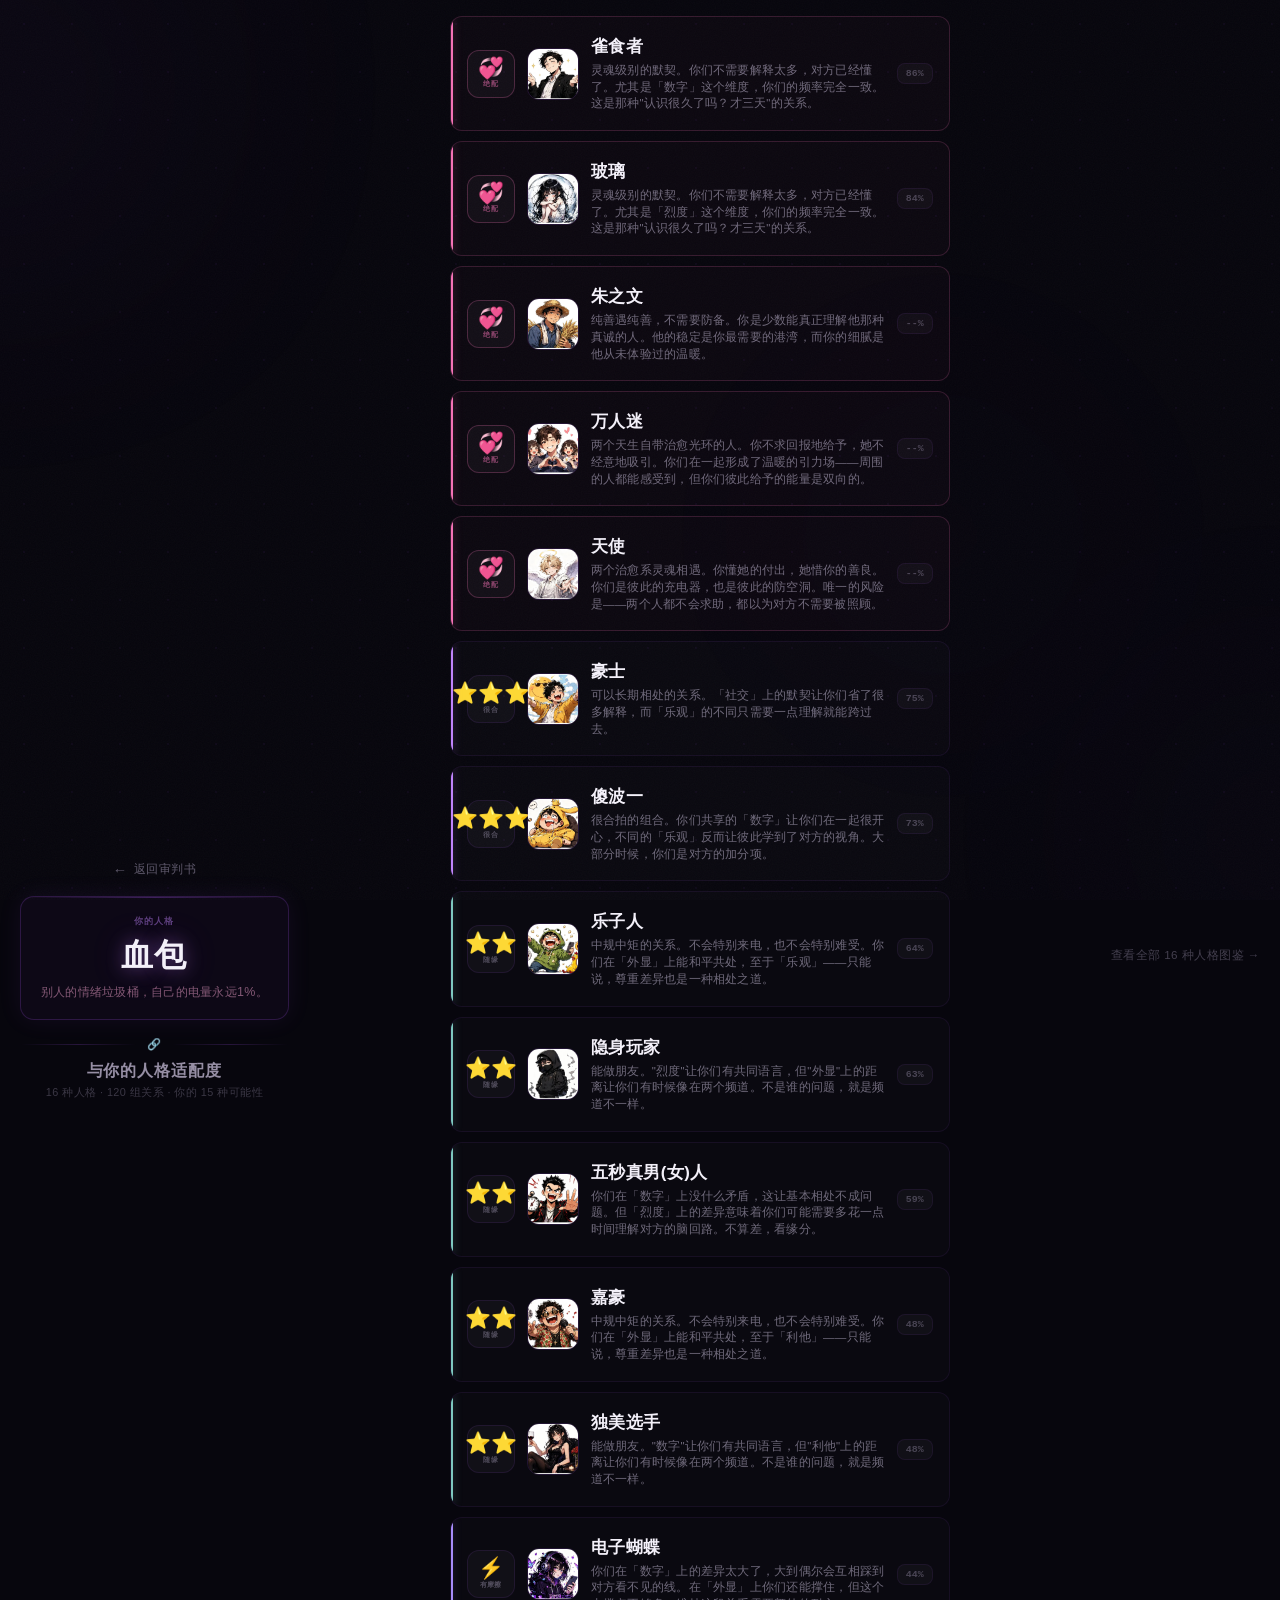
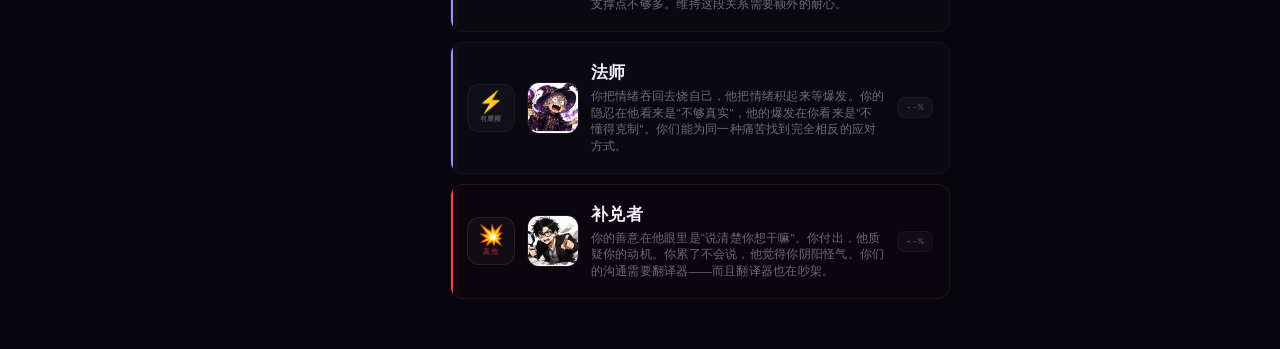
==== compatibility.html @ 9d963952 "Initial: sbtest personality test" ====
<!DOCTYPE html>
<html lang="zh-CN">
<head>
  <meta charset="UTF-8">
  <meta name="viewport" content="width=device-width, initial-scale=1.0, maximum-scale=1.0, user-scalable=no, viewport-fit=cover">
  <title>适配度 — 承认吧，你就是_____</title>
  <link rel="stylesheet" href="style.css?v=20260529">
  <link rel="stylesheet" href="compatibility.css?v=20260530">
</head>
<body>

  <div class="grid-bg"></div>
  <div class="scanlines"></div>
  <canvas id="particles"></canvas>

  <div class="orbs">
    <div class="orb orb-1"></div>
    <div class="orb orb-2"></div>
    <div class="orb orb-3"></div>
  </div>

  <!-- 头部 -->
  <header class="comp-header" id="compHeader">
    <a href="result.html" class="back-btn">
      <span class="back-arrow">←</span>
      <span>返回审判书</span>
    </a>

    <!-- 用户人格卡片 -->
    <div class="user-card" id="userCard">
      <div class="user-card-label">你的人格</div>
      <div class="user-card-name" id="userName">_____</div>
      <div class="user-card-knife" id="userKnife"></div>
    </div>

    <div class="header-ornament">
      <span class="orn-line"></span>
      <span class="orn-symbol">🔗</span>
      <span class="orn-line"></span>
    </div>
    <h2 class="section-heading">与你的人格适配度</h2>
    <p class="section-sub">16 种人格 · 120 组关系 · 你的 15 种可能性</p>
  </header>

  <!-- 适配度列表 -->
  <main class="comp-list" id="compList"></main>

  <!-- 底部图鉴入口 -->
  <footer class="comp-footer">
    <a href="gallery.html" class="footer-link">查看全部 16 种人格图鉴 →</a>
  </footer>

  <script src="script.js?v=20260529"></script>
  <script src="compatibility.js?v=20260531"></script>
</body>
</html>
---- style.css ----
/* ===========================
   承认吧，你就是_____ — 首页样式
   风格：霓虹紫 + 赛博神秘 + 玻璃拟态
   全设备居中自适应
   =========================== */

*, *::before, *::after { margin: 0; padding: 0; box-sizing: border-box; }

:root {
  --bg: #07060d;
  --purple-300: #d8b4fe;
  --purple-400: #c084fc;
  --purple-500: #a855f7;
  --purple-600: #9333ea;
  --purple-glow: rgba(168,85,247,0.3);
  --purple-glow-strong: rgba(192,132,252,0.5);
  --text-primary: #f3f0f9;
  --text-secondary: rgba(211,201,230,0.6);
  --text-hint: rgba(180,170,200,0.35);
  --glass-bg: rgba(255,255,255,0.025);
  --glass-border: rgba(168,85,247,0.15);
  --glass-border-hover: rgba(168,85,247,0.45);
}

html { width: 100%; height: 100%; }

body {
  width: 100%;
  min-height: 100vh;
  min-height: 100dvh;
  margin: 0;
  padding: 0;
  background: #07060d;
  font-family: -apple-system, BlinkMacSystemFont, "PingFang SC", "Microsoft YaHei", "Hiragino Sans GB", "Noto Sans SC", sans-serif;
  color: #f3f0f9;
  overflow-x: hidden;
  -webkit-font-smoothing: antialiased;
  -webkit-tap-highlight-color: transparent;
  user-select: none;
  display: flex;
  align-items: center;
  justify-content: center;
}

/* ===========================
   背景层
   =========================== */

.grid-bg {
  position: fixed; inset: 0; z-index: 0; pointer-events: none;
  opacity: 0.08;
  background-image: radial-gradient(circle, rgba(168,85,247,0.6) 1px, transparent 1px);
  background-size: 48px 48px;
}

.scanlines {
  position: fixed; inset: 0; z-index: 1; pointer-events: none;
  opacity: 0.03;
  background: repeating-linear-gradient(0deg, transparent, transparent 2px, rgba(255,255,255,0.015) 2px, rgba(255,255,255,0.015) 4px);
}

body::after {
  content: '';
  position: fixed; inset: 0; z-index: 1; pointer-events: none;
  opacity: 0.03;
  background-image: url("data:image/svg+xml,%3Csvg viewBox='0 0 256 256' xmlns='http://www.w3.org/2000/svg'%3E%3Cfilter id='n'%3E%3CfeTurbulence type='fractalNoise' baseFrequency='0.85' numOctaves='4' stitchTiles='stitch'/%3E%3C/filter%3E%3Crect width='100%25' height='100%25' filter='url(%23n)'/%3E%3C/svg%3E");
  background-repeat: repeat;
  background-size: 256px 256px;
}

canvas#particles {
  position: fixed; inset: 0; z-index: 2; pointer-events: none;
}

/* ===========================
   光晕
   =========================== */

.orbs { position: fixed; inset: 0; z-index: 0; pointer-events: none; overflow: hidden; }
.orb { position: absolute; border-radius: 50%; filter: blur(140px); opacity: 0.22; }
.orb-1 { width:500px; height:500px; background:radial-gradient(circle, rgba(168,85,247,0.45) 0%, transparent 70%); top:-18%; left:-20%; animation:orbFloat1 16s ease-in-out infinite; }
.orb-2 { width:400px; height:400px; background:radial-gradient(circle, rgba(139,92,246,0.35) 0%, transparent 70%); bottom:-15%; right:-15%; animation:orbFloat2 18s ease-in-out infinite; }
.orb-3 { width:350px; height:350px; background:radial-gradient(circle, rgba(192,132,252,0.3) 0%, transparent 70%); top:40%; left:60%; animation:orbFloat3 14s ease-in-out infinite; }
.orb-4 { width:280px; height:280px; background:radial-gradient(circle, rgba(216,180,254,0.25) 0%, transparent 70%); top:55%; left:15%; animation:orbFloat1 20s ease-in-out infinite; }

@keyframes orbFloat1 {
  0%,100%{transform:translate(0,0) scale(1)} 25%{transform:translate(45px,-55px) scale(1.1)} 50%{transform:translate(-30px,25px) scale(0.92)} 75%{transform:translate(20px,40px) scale(1.06)}
}
@keyframes orbFloat2 {
  0%,100%{transform:translate(0,0) scale(1)} 30%{transform:translate(-50px,-30px) scale(1.08)} 60%{transform:translate(35px,-20px) scale(0.94)} 85%{transform:translate(-15px,45px) scale(1.04)}
}
@keyframes orbFloat3 {
  0%,100%{transform:translate(0,0) scale(1)} 20%{transform:translate(40px,30px) scale(1.07)} 50%{transform:translate(-40px,-35px) scale(0.93)} 80%{transform:translate(10px,-20px) scale(1.05)}
}

/* ===========================
   装饰几何元素
   =========================== */

.deco-geo { position:fixed; z-index:3; pointer-events:none; }
.deco-ring-1 { width:140px; height:140px; top:12%; right:8%; border-radius:50%; border:1px solid rgba(168,85,247,0.18); box-shadow:0 0 20px rgba(168,85,247,0.1), inset 0 0 20px rgba(168,85,247,0.05); animation:ringPulse 6s ease-in-out infinite, ringSpin 30s linear infinite; }
.deco-ring-2 { width:90px; height:90px; bottom:18%; left:6%; border-radius:50%; border:1px solid rgba(192,132,252,0.14); box-shadow:0 0 15px rgba(192,132,252,0.08); animation:ringPulse 8s ease-in-out 2s infinite; }
@keyframes ringPulse { 0%,100%{opacity:0.5;transform:scale(1)} 50%{opacity:1;transform:scale(1.12)} }
@keyframes ringSpin { from{transform:rotate(0deg)} to{transform:rotate(360deg)} }
.deco-diamond { width:24px; height:24px; top:25%; left:10%; border:1px solid rgba(168,85,247,0.15); transform:rotate(45deg); animation:diamondFloat 10s ease-in-out infinite; }
@keyframes diamondFloat { 0%,100%{transform:rotate(45deg) translate(0,0);opacity:0.4} 50%{transform:rotate(45deg) translate(10px,-15px);opacity:0.8} }
.deco-cross { width:20px; height:20px; bottom:28%; right:12%; opacity:0.3; animation:crossFloat 7s ease-in-out infinite; }
.deco-cross::before, .deco-cross::after { content:''; position:absolute; background:rgba(168,85,247,0.3); }
.deco-cross::before { top:8px; left:0; width:20px; height:1px; }
.deco-cross::after  { top:0; left:9px; width:1px; height:20px; }
@keyframes crossFloat { 0%,100%{opacity:0.2;transform:translate(0,0) rotate(0deg)} 50%{opacity:0.55;transform:translate(-8px,-10px) rotate(25deg)} }

.deco-line { position:fixed; z-index:3; pointer-events:none; height:1px; opacity:0.12;
  background:linear-gradient(90deg, transparent 0%, rgba(168,85,247,0.6) 20%, rgba(168,85,247,0.6) 80%, transparent 100%); }
.deco-line-top    { top:18%; left:10%; width:30%; }
.deco-line-bottom { bottom:22%; right:8%; width:25%; }

/* ===========================
   主容器
   =========================== */

.container {
  position: relative; z-index: 10;
  display: flex; flex-direction: column;
  align-items: center; justify-content: center; text-align: center;
  width: 100%; max-width: 560px;
  margin: 0 auto;
  padding: 40px 20px 60px;
}

/* ===========================
   玻璃拟态
   =========================== */

.glass {
  background: rgba(255,255,255,0.025);
  backdrop-filter: blur(20px);
  -webkit-backdrop-filter: blur(20px);
  border: 1px solid rgba(168,85,247,0.15);
  border-radius: 20px;
}

/* ===========================
   标题
   =========================== */

.title-ornament { display:flex; align-items:center; gap:8px; margin-bottom:-6px; position:relative; z-index:2; animation:fadeSlideUp 0.8s ease-out both; }
.ornament-bracket { font-size:0.85rem; color:rgba(168,85,247,0.35); font-family:"SF Mono","JetBrains Mono","Cascadia Code","Consolas",monospace; }
.ornament-dot { font-size:0.5rem; color:rgba(192,132,252,0.5); animation:dotBlink 2s ease-in-out infinite; }
@keyframes dotBlink { 0%,100%{opacity:0.3} 50%{opacity:1} }

.title-block {
  padding: 24px 20px; margin-bottom: 16px; width: 100%; max-width: 100%;
  border:1px solid rgba(168,85,247,0.12);
  box-shadow:0 0 40px rgba(168,85,247,0.05), inset 0 0 40px rgba(168,85,247,0.03);
  animation:fadeSlideUp 0.8s ease-out both;
  overflow: hidden;
}

.title {
  font-size: clamp(1.1rem, 4vw, 2rem);
  font-weight: 600; line-height: 1.4; letter-spacing: 0.04em;
  color: #f3f0f9;
  white-space: nowrap; text-align: center;
}

.title-blank {
  display:inline-block; color:#d8b4fe;
  width:2.4em; text-align:left; vertical-align:baseline;
  text-shadow:0 0 12px rgba(192,132,252,0.5), 0 0 40px rgba(168,85,247,0.3), 0 0 80px rgba(168,85,247,0.18);
  animation:blankPulse 2.6s ease-in-out infinite;
  position:relative;
}
.title-blank::after {
  content:''; position:absolute; bottom:0; left:0; width:100%; height:2px;
  background:#a855f7; border-radius:1px;
  box-shadow:0 0 10px rgba(192,132,252,0.5);
  animation:lineGlow 2.6s ease-in-out infinite;
}
@keyframes blankPulse {
  0%,100%{text-shadow:0 0 12px rgba(192,132,252,0.5),0 0 40px rgba(168,85,247,0.3),0 0 80px rgba(168,85,247,0.18);opacity:1}
  50%{text-shadow:0 0 22px rgba(192,132,252,0.5),0 0 65px rgba(168,85,247,0.3),0 0 110px rgba(168,85,247,0.35);opacity:0.82}
}
@keyframes lineGlow {
  0%,100%{box-shadow:0 0 8px rgba(192,132,252,0.5)} 50%{box-shadow:0 0 18px rgba(192,132,252,0.5),0 0 36px rgba(168,85,247,0.3)}
}

.title-divider { display:flex; align-items:center; justify-content:center; gap:12px; width:100%; margin-bottom:24px; animation:fadeSlideUp 0.8s 0.1s ease-out both; }
.divider-line { flex:0 1 80px; max-width:80px; height:1px; background:linear-gradient(90deg, transparent, rgba(168,85,247,0.3), transparent); }
.divider-icon { font-size:0.55rem; color:rgba(168,85,247,0.4); animation:iconSpin 8s linear infinite; }
@keyframes iconSpin { from{transform:rotate(0deg)} to{transform:rotate(360deg)} }
@keyframes fadeSlideUp { from{opacity:0;transform:translateY(24px)} to{opacity:1;transform:translateY(0)} }

/* ===========================
   副标题
   =========================== */

.subtitle { font-size:0.92rem; line-height:1.8; color:rgba(211,201,230,0.6); margin-bottom:42px; animation:fadeSlideUp 0.8s 0.15s ease-out both; }

/* ===========================
   按钮
   =========================== */

.btn-start {
  position:relative; width:100%; max-width:340px; padding:18px 0;
  font-size:1.08rem; font-weight:600; color:#f3f0f9;
  background:rgba(168,85,247,0.07);
  backdrop-filter:blur(20px); -webkit-backdrop-filter:blur(20px);
  border:1px solid rgba(168,85,247,0.3); border-radius:16px;
  cursor:pointer; letter-spacing:0.08em;
  transition:all 0.35s cubic-bezier(0.25,0.8,0.25,1.2);
  overflow:hidden;
  animation:fadeSlideUp 0.8s 0.3s ease-out both;
  -webkit-tap-highlight-color:transparent;
}
.btn-text { position:relative; z-index:2; }
.btn-glow { position:absolute; inset:-2px; z-index:1; border-radius:18px;
  background:linear-gradient(135deg, #a855f7, #7c3aed, #9333ea);
  opacity:0; filter:blur(18px); transition:opacity 0.4s ease; }
.btn-start:hover .btn-glow,
.btn-start:active .btn-glow { opacity:0.28; }
.btn-start:hover {
  border-color:rgba(168,85,247,0.45);
  box-shadow:0 0 32px rgba(168,85,247,0.3), 0 0 70px rgba(168,85,247,0.12), inset 0 0 32px rgba(168,85,247,0.05);
  transform:translateY(-2px);
}
.btn-start:active { transform:scale(0.96); transition:transform 0.12s ease; }

/* ===========================
   底部
   =========================== */

.footer-hint { margin-top:38px; font-size:0.78rem; color:rgba(180,170,200,0.35); animation:fadeSlideUp 0.8s 0.45s ease-out both; }
#counter { color:#d8b4fe; font-weight:600; font-variant-numeric:tabular-nums; font-family:"SF Mono","JetBrains Mono","Cascadia Code","Consolas",monospace; }

/* ===========================
   响应式
   =========================== */

@media (max-width: 360px) {
  .container { padding:30px 12px 50px; }
  .title-block { padding:16px 10px; }
  .title { font-size:1rem; letter-spacing:0.01em; }
  .title-ornament { gap:4px; }
  .ornament-bracket { font-size:0.7rem; }
  .subtitle { font-size:0.78rem; margin-bottom:32px; }
  .btn-start { max-width:260px; padding:16px 0; font-size:0.95rem; }
  .deco-ring-1 { width:80px; height:80px; top:8%; right:4%; }
  .deco-ring-2 { width:50px; height:50px; }
  .deco-diamond, .deco-cross { display:none; }
}

@media (min-width: 768px) {
  .container { padding:60px 32px 80px; max-width:600px; }
  .title-block { padding:32px 48px; }
  .title { font-size:2.2rem; letter-spacing:0.06em; }
  .subtitle { font-size:1.02rem; margin-bottom:50px; }
  .btn-start { max-width:380px; padding:20px 0; font-size:1.12rem; }
  .deco-ring-1 { width:180px; height:180px; }
  .deco-ring-2 { width:120px; height:120px; }
}

@media (prefers-color-scheme: light) {
  body { background:#07060d; }
}
---- compatibility.css ----
/* ===========================
   承认吧，你就是_____ — 适配度页
   用户人格 vs 其他15种关系卡片
   =========================== */

/* ---- 头部 ---- */
.comp-header {
  position: relative; z-index: 10;
  text-align: center;
  padding: 24px 20px 12px;
  opacity: 0;
  animation: fadeSlideUp 0.7s 0.1s ease-out forwards;
}

.back-btn {
  display: inline-flex; align-items: center; gap: 6px;
  font-size: 0.78rem; color: rgba(180,170,200,0.5);
  text-decoration: none; letter-spacing: 0.04em;
  transition: color 0.25s, text-shadow 0.25s;
  margin-bottom: 18px;
}
.back-btn:hover { color: rgba(192,132,252,0.7); text-shadow: 0 0 8px rgba(192,132,252,0.2); }
.back-arrow { font-size: 0.9rem; }

/* 用户卡片 */
.user-card {
  width: 100%; max-width: 380px;
  margin: 0 auto 18px;
  padding: 18px 20px;
  border: 1px solid rgba(168,85,247,0.2);
  border-radius: 14px;
  background: rgba(168,85,247,0.04);
  backdrop-filter: blur(14px);
  -webkit-backdrop-filter: blur(14px);
  box-shadow: 0 0 24px rgba(168,85,247,0.08);
  position: relative;
  overflow: hidden;
}
.user-card::before {
  content: ''; position: absolute; top: 0; left: 0; right: 0;
  height: 1px;
  background: linear-gradient(90deg, transparent, rgba(168,85,247,0.3), transparent);
}
.user-card-label {
  font-size: 0.58rem; font-weight: 700;
  color: rgba(192,132,252,0.45);
  font-family: "SF Mono","JetBrains Mono","Cascadia Code","Consolas",monospace;
  letter-spacing: 0.12em; margin-bottom: 6px;
}
.user-card-name {
  font-size: 2rem; font-weight: 900;
  color: #f3f0f9; letter-spacing: 0.05em;
  text-shadow: 0 0 18px rgba(192,132,252,0.4), 0 0 40px rgba(168,85,247,0.2);
  margin-bottom: 6px;
}
.user-card.rare .user-card-name {
  color: #f9a8d4;
  text-shadow: 0 0 20px rgba(249,168,212,0.5), 0 0 50px rgba(249,168,212,0.2);
}
.user-card-knife {
  font-size: 0.78rem; color: rgba(249,168,212,0.5);
  font-weight: 500; letter-spacing: 0.02em;
}

/* 头部装饰 */
.header-ornament {
  display: flex; align-items: center; gap: 10px;
  width: 100%; max-width: 280px; margin: 0 auto 10px;
}
.header-ornament .orn-line {
  flex: 1; height: 1px;
  background: linear-gradient(90deg, transparent, rgba(168,85,247,0.2), transparent);
}
.header-ornament .orn-symbol {
  font-size: 0.7rem; flex-shrink: 0;
}

.section-heading {
  font-size: 1rem; font-weight: 700; letter-spacing: 0.06em;
  color: rgba(211,201,230,0.7);
  margin-bottom: 4px;
}
.section-sub {
  font-size: 0.68rem; color: rgba(180,170,200,0.3);
  letter-spacing: 0.04em;
}

/* ---- 适配度列表 ---- */
.comp-list {
  position: relative; z-index: 10;
  display: flex; flex-direction: column;
  gap: 10px;
  width: 100%; max-width: 480px;
  margin: 16px auto 0;
  padding: 0 18px 40px;
  opacity: 0;
  animation: fadeSlideUp 0.7s 0.3s ease-out forwards;
}

/* 单条适配卡片 */
.comp-card {
  display: flex; align-items: center;
  gap: 12px;
  padding: 16px 14px;
  border: 1px solid rgba(168,85,247,0.08);
  border-radius: 12px;
  background: rgba(255,255,255,0.015);
  backdrop-filter: blur(10px);
  -webkit-backdrop-filter: blur(10px);
  cursor: pointer;
  transition: all 0.3s cubic-bezier(0.25,0.8,0.25,1.2);
  -webkit-tap-highlight-color: transparent;
  animation: cardSlideIn 0.45s ease-out both;
  position: relative;
  overflow: hidden;
}
.comp-card::after {
  content: ''; position: absolute; left: 0; top: 0; bottom: 0;
  width: 2px; border-radius: 0 2px 2px 0;
  transition: width 0.3s;
}
.comp-card:hover {
  border-color: rgba(168,85,247,0.22);
  box-shadow: 0 0 18px rgba(168,85,247,0.06);
  transform: translateX(3px);
}
.comp-card:active { transform: scale(0.98); }

/* 等级颜色条 */
.comp-card.lvl-perfect::after { background: #f472b6; box-shadow: 0 0 8px rgba(244,114,182,0.4); }
.comp-card.lvl-great::after   { background: #c084fc; box-shadow: 0 0 8px rgba(192,132,252,0.4); }
.comp-card.lvl-okay::after    { background: #7ec8c0; box-shadow: 0 0 8px rgba(126,200,192,0.4); }
.comp-card.lvl-meh::after     { background: #a78bfa; box-shadow: 0 0 8px rgba(167,139,250,0.3); }
.comp-card.lvl-danger::after  { background: #ef4444; box-shadow: 0 0 8px rgba(239,68,68,0.4); }

/* 等级卡片边框微调 */
.comp-card.lvl-perfect { border-color: rgba(244,114,182,0.18); background: rgba(244,114,182,0.025); }
.comp-card.lvl-danger  { border-color: rgba(239,68,68,0.13); background: rgba(239,68,68,0.018); }

.comp-rank {
  width: 48px; height: 48px; border-radius: 12px;
  display: flex; flex-direction: column;
  align-items: center; justify-content: center;
  flex-shrink: 0;
  font-size: 1.3rem;
  background: rgba(255,255,255,0.03);
  border: 1px solid rgba(168,85,247,0.1);
}
.lvl-perfect .comp-rank { border-color: rgba(244,114,182,0.25); animation: rankGlow 2s ease-in-out infinite; }
.lvl-danger .comp-rank  { border-color: rgba(239,68,68,0.2); }
@keyframes rankGlow {
  0%,100%{ box-shadow: 0 0 8px rgba(244,114,182,0.1); }
  50%{ box-shadow: 0 0 18px rgba(244,114,182,0.2); }
}
.rank-emoji { font-size: 1.3rem; line-height: 1; }
.rank-label {
  font-size: 0.45rem; font-weight: 700;
  color: rgba(180,170,200,0.4);
  letter-spacing: 0.06em;
  margin-top: 1px;
}
.lvl-perfect .rank-label { color: rgba(244,114,182,0.55); }
.lvl-danger .rank-label  { color: rgba(239,68,68,0.5); }

.comp-portrait {
  width: 52px; height: 52px;
  border-radius: 12px;
  object-fit: cover;
  flex-shrink: 0;
  border: 1px solid rgba(168,85,247,0.15);
  transition: border-color 0.3s;
}

.comp-card:hover .comp-portrait {
  border-color: rgba(168,85,247,0.35);
}

.comp-info { flex: 1; min-width: 0; }
.comp-target-name {
  font-size: 1rem; font-weight: 800; color: #f3f0f9;
  letter-spacing: 0.03em; margin-bottom: 4px;
}
.comp-desc {
  font-size: 0.72rem; color: rgba(211,201,230,0.5);
  line-height: 1.45; letter-spacing: 0.02em;
}

.comp-score-badge {
  flex-shrink: 0;
  font-size: 0.62rem; font-weight: 700;
  padding: 4px 8px; border-radius: 8px;
  color: rgba(180,170,200,0.35);
  background: rgba(255,255,255,0.03);
  border: 1px solid rgba(168,85,247,0.08);
  font-family: "SF Mono","JetBrains Mono","Cascadia Code","Consolas",monospace;
}

/* 展开详情（点击后） */
.comp-detail {
  display: none;
  margin-top: 10px;
  padding-top: 10px;
  border-top: 1px solid rgba(168,85,247,0.08);
  font-size: 0.75rem; color: rgba(211,201,230,0.45);
  line-height: 1.6;
}
.comp-card.expanded .comp-detail { display: block; }

.comp-card.expanded {
  border-color: rgba(168,85,247,0.2);
  box-shadow: 0 0 20px rgba(168,85,247,0.08);
}

@keyframes cardSlideIn {
  from { opacity: 0; transform: translateX(-16px); }
  to   { opacity: 1; transform: translateX(0); }
}

/* ---- 底部 ---- */
.comp-footer {
  position: relative; z-index: 10;
  text-align: center;
  padding: 0 20px 40px;
  opacity: 0;
  animation: fadeSlideUp 0.7s 0.5s ease-out forwards;
}
.comp-footer .footer-link {
  font-size: 0.73rem; color: rgba(180,170,200,0.35);
  text-decoration: none; letter-spacing: 0.04em;
  transition: color 0.25s, text-shadow 0.25s;
}
.comp-footer .footer-link:hover {
  color: rgba(192,132,252,0.65);
  text-shadow: 0 0 8px rgba(192,132,252,0.2);
}

/* ---- 响应式 ---- */
@media (max-width: 360px) {
  .comp-header { padding: 20px 14px 8px; }
  .user-card { padding: 14px 16px; }
  .user-card-name { font-size: 1.5rem; }
  .comp-list { padding: 0 12px 32px; gap: 8px; }
  .comp-card { padding: 12px 10px; gap: 8px; }
  .comp-rank { width: 40px; height: 40px; }
  .comp-target-name { font-size: 0.9rem; }
  .comp-desc { font-size: 0.68rem; }
}

@media (min-width: 768px) {
  .comp-list { max-width: 560px; padding: 0 30px 50px; }
  .user-card { max-width: 420px; }
  .comp-card { padding: 18px 16px; }
  .comp-target-name { font-size: 1.05rem; }
}
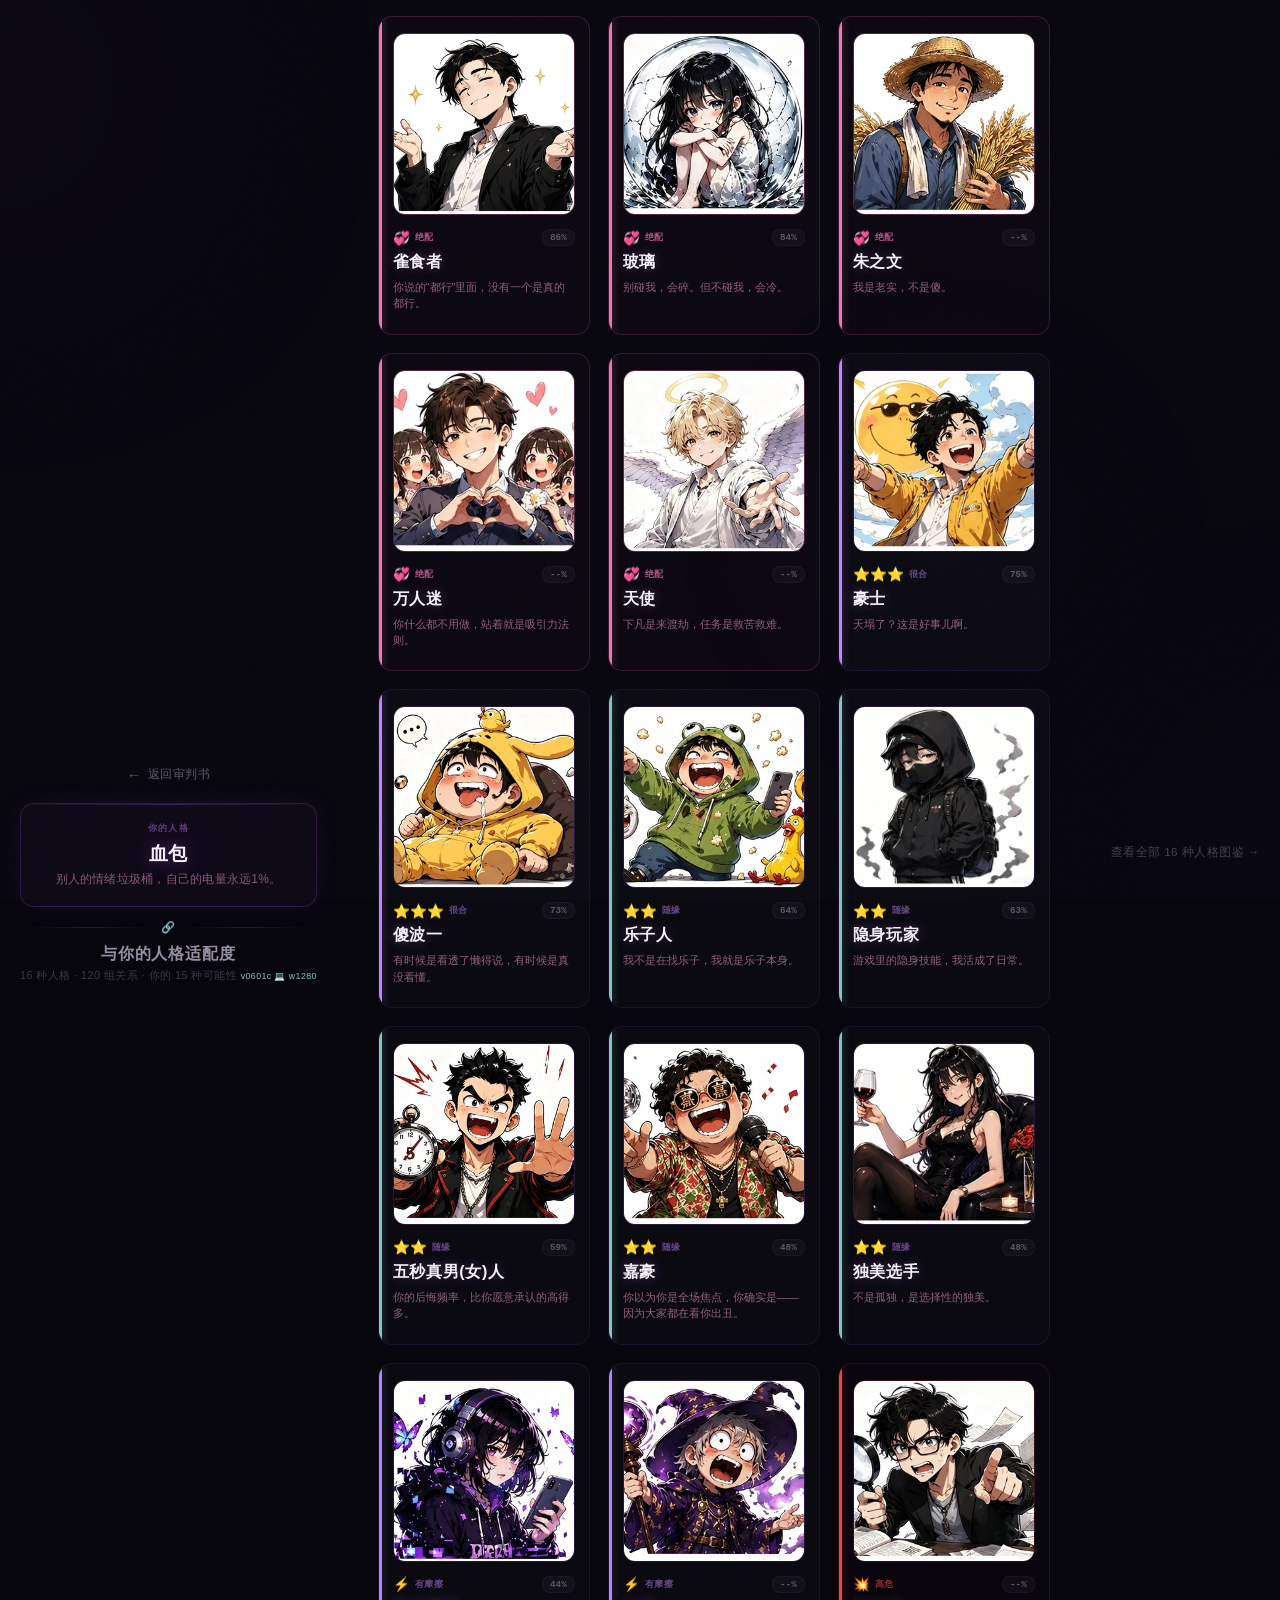
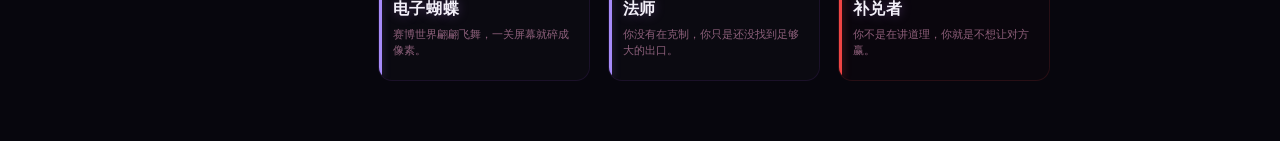
==== commit d7bc0274: "适配度页面全面优化：手机端横向卡片+弹窗详情+描述去重+视角修正" ====
--- a/compatibility.html
+++ b/compatibility.html
@@ -3,9 +3,203 @@
 <head>
   <meta charset="UTF-8">
   <meta name="viewport" content="width=device-width, initial-scale=1.0, maximum-scale=1.0, user-scalable=no, viewport-fit=cover">
+  <meta http-equiv="Cache-Control" content="no-cache, no-store, must-revalidate">
+  <meta http-equiv="Pragma" content="no-cache">
+  <meta http-equiv="Expires" content="0">
   <title>适配度 — 承认吧，你就是_____</title>
   <link rel="stylesheet" href="style.css?v=20260529">
-  <link rel="stylesheet" href="compatibility.css?v=20260530">
+  <link rel="stylesheet" href="compatibility.css?v=20260601b">
+
+  <!-- ====== 手机端内联样式（绕过所有缓存） ====== -->
+  <style id="inline-mobile-style">
+    html.is-mobile .comp-list {
+      display: flex !important;
+      flex-direction: column !important;
+      gap: 8px !important;
+      padding: 8px 10px 40px !important;
+    }
+    html.is-mobile .comp-card {
+      display: flex !important;
+      flex-direction: row !important;
+      align-items: center !important;
+      gap: 10px !important;
+      padding: 10px 10px !important;
+      border-radius: 12px !important;
+      overflow: visible !important;
+      flex-wrap: nowrap !important;
+    }
+    html.is-mobile .comp-card:hover { transform: none !important; }
+    html.is-mobile .comp-card:active { transform: scale(0.98) !important; }
+    html.is-mobile .comp-card::after {
+      top: 6px !important; bottom: 6px !important;
+      width: 4px !important;
+      border-radius: 0 4px 4px 0 !important;
+    }
+    html.is-mobile .comp-card::before {
+      background: radial-gradient(circle at 0% 50%, rgba(168,85,247,0.06) 0%, transparent 60%) !important;
+    }
+    /* 头像 → 圆形小图 */
+    html.is-mobile .comp-portrait {
+      width: 44px !important;
+      height: 44px !important;
+      aspect-ratio: auto !important;
+      border-radius: 50% !important;
+      margin-bottom: 0 !important;
+      flex-shrink: 0 !important;
+      border-width: 1.5px !important;
+    }
+    /* 信息区 */
+    html.is-mobile .comp-body {
+      display: flex !important;
+      flex-direction: column !important;
+      gap: 1px !important;
+      flex: 1 1 0% !important;
+      min-width: 0 !important;
+    }
+    /* 星标行 */
+    html.is-mobile .comp-rank {
+      display: flex !important;
+      align-items: center !important;
+      gap: 4px !important;
+      margin-bottom: 2px !important;
+      min-height: 20px !important;
+    }
+    html.is-mobile .rank-emoji {
+      font-size: 0.85rem !important;
+      line-height: 1.3 !important;
+      flex-shrink: 0 !important;
+    }
+    html.is-mobile .rank-label {
+      font-size: 0.55rem !important;
+      flex-shrink: 0 !important;
+    }
+    html.is-mobile .comp-score-badge {
+      font-size: 0.55rem !important;
+      padding: 1px 6px !important;
+      flex-shrink: 0 !important;
+    }
+    /* 名字 */
+    html.is-mobile .comp-target-name {
+      font-size: 0.88rem !important;
+      margin-bottom: 1px !important;
+      line-height: 1.2 !important;
+    }
+    /* 描述 */
+    html.is-mobile .comp-desc {
+      display: block !important;
+      font-size: 0.64rem !important;
+      line-height: 1.3 !important;
+      white-space: nowrap !important;
+      text-overflow: ellipsis !important;
+      overflow: hidden !important;
+      margin-bottom: 0 !important;
+    }
+    /* 手机端绝不展开卡片行内详情 */
+    html.is-mobile .comp-card .comp-detail {
+      display: none !important;
+    }
+
+    /* 弹窗样式（移动端动画） */
+    @keyframes cardInMobile {
+      from { opacity: 0; transform: translateX(-12px); }
+      to   { opacity: 1; transform: translateX(0); }
+    }
+    html.is-mobile .comp-card {
+      animation-name: cardInMobile !important;
+    }
+
+    /* ---- 弹窗 overlay ---- */
+    .comp-modal-overlay {
+      position: fixed; inset: 0; z-index: 200;
+      background: rgba(7,6,13,0.88);
+      backdrop-filter: blur(16px);
+      -webkit-backdrop-filter: blur(16px);
+      display: flex; align-items: flex-end; justify-content: center;
+      padding: 0;
+      opacity: 0; pointer-events: none;
+      transition: opacity 0.28s ease;
+    }
+    .comp-modal-overlay.active {
+      opacity: 1; pointer-events: auto;
+    }
+    .comp-modal-card {
+      position: relative;
+      width: 100%; max-width: 440px;
+      max-height: 82vh; overflow-y: auto;
+      padding: 28px 20px 32px;
+      border-radius: 20px 20px 0 0;
+      border: 1px solid rgba(168,85,247,0.15);
+      border-bottom: none;
+      background: rgba(18,14,36,0.97);
+      backdrop-filter: blur(24px);
+      -webkit-backdrop-filter: blur(24px);
+      box-shadow: 0 -8px 60px rgba(168,85,247,0.12), 0 -2px 120px rgba(0,0,0,0.4);
+      transform: translateY(100%);
+      transition: transform 0.35s cubic-bezier(0.32, 0.72, 0, 1);
+    }
+    .comp-modal-overlay.active .comp-modal-card {
+      transform: translateY(0);
+    }
+    .comp-modal-close {
+      position: absolute; top: 12px; right: 14px;
+      width: 32px; height: 32px; border-radius: 50%;
+      border: 1px solid rgba(168,85,247,0.2);
+      background: rgba(255,255,255,0.03);
+      color: rgba(200,190,220,0.6); font-size: 1rem; line-height: 1;
+      cursor: pointer;
+      display: flex; align-items: center; justify-content: center;
+      -webkit-tap-highlight-color: transparent;
+    }
+    .comp-modal-close:active {
+      border-color: rgba(192,132,252,0.5);
+      color: #c084fc;
+      box-shadow: 0 0 14px rgba(192,132,252,0.2);
+    }
+    .comp-modal-portrait {
+      display: block;
+      width: 80px; height: 80px;
+      border-radius: 50%;
+      object-fit: cover;
+      margin: 0 auto 12px;
+      border: 2px solid rgba(168,85,247,0.3);
+      box-shadow: 0 0 24px rgba(168,85,247,0.2);
+    }
+    .comp-modal-name {
+      text-align: center;
+      font-size: 1.5rem; font-weight: 900;
+      color: #f3f0f9; letter-spacing: 0.04em;
+      margin-bottom: 8px;
+      text-shadow: 0 0 18px rgba(192,132,252,0.35);
+    }
+    .comp-modal-rank {
+      display: flex; align-items: center; justify-content: center; gap: 6px;
+      margin-bottom: 16px;
+      font-size: 0.82rem;
+    }
+    .comp-modal-rank .rank-emoji { font-size: 1rem; line-height: 1.3; }
+    .comp-modal-rank .rank-label {
+      font-size: 0.68rem; font-weight: 700;
+      color: rgba(192,132,252,0.7);
+      letter-spacing: 0.06em;
+    }
+    .comp-modal-rank .comp-score-badge {
+      font-size: 0.68rem; font-weight: 700;
+      padding: 3px 8px; border-radius: 8px;
+      color: rgba(180,170,200,0.55);
+      background: rgba(255,255,255,0.04);
+      border: 1px solid rgba(168,85,247,0.12);
+      font-family: "SF Mono","JetBrains Mono","Cascadia Code","Consolas",monospace;
+    }
+    .comp-modal-detail {
+      font-size: 0.85rem; line-height: 1.85;
+      color: rgba(226,215,240,0.65);
+      letter-spacing: 0.02em;
+      padding: 14px 16px;
+      border-radius: 12px;
+      background: rgba(168,85,247,0.04);
+      border: 1px solid rgba(168,85,247,0.08);
+    }
+  </style>
 </head>
 <body>
 
@@ -26,7 +220,6 @@
       <span>返回审判书</span>
     </a>
 
-    <!-- 用户人格卡片 -->
     <div class="user-card" id="userCard">
       <div class="user-card-label">你的人格</div>
       <div class="user-card-name" id="userName">_____</div>
@@ -39,7 +232,7 @@
       <span class="orn-line"></span>
     </div>
     <h2 class="section-heading">与你的人格适配度</h2>
-    <p class="section-sub">16 种人格 · 120 组关系 · 你的 15 种可能性</p>
+    <p class="section-sub">16 种人格 · 120 组关系 · 你的 15 种可能性 <span style="color:#7ec8c0;font-size:0.55rem;" id="verTag"></span></p>
   </header>
 
   <!-- 适配度列表 -->
@@ -50,7 +243,88 @@
     <a href="gallery.html" class="footer-link">查看全部 16 种人格图鉴 →</a>
   </footer>
 
+  <!-- ====== 手机端内联脚本（绕过缓存） ====== -->
+  <script>
+  (function(){
+    // 手机检测：宽度 < 768 或支持触摸（微信浏览器兼容）
+    var IS_MOBILE = window.innerWidth < 768 || ('ontouchstart' in window);
+    if (IS_MOBILE) {
+      document.documentElement.classList.add('is-mobile');
+    }
+    // 版本标记
+    var vt = document.getElementById('verTag');
+    if (vt) vt.textContent = 'v0601c ' + (IS_MOBILE ? '📱' : '💻') + ' w' + window.innerWidth;
+
+    // 劫持 compatibility.js 渲染完成后的卡片点击
+    // 用 MutationObserver 监听卡片生成，替换点击行为
+    function bindMobileCards() {
+      var list = document.getElementById('compList');
+      if (!list) return;
+      var cards = list.querySelectorAll('.comp-card');
+      for (var i = 0; i < cards.length; i++) {
+        (function(card){
+          // 移除旧事件（通过克隆节点）
+          var newCard = card.cloneNode(true);
+          card.parentNode.replaceChild(newCard, card);
+
+          function showModal() {
+            if (!IS_MOBILE) return;
+            var name = newCard.querySelector('.comp-target-name').textContent;
+            var img = newCard.querySelector('.comp-portrait').src;
+            var rankHTML = newCard.querySelector('.comp-rank').innerHTML;
+            var detail = newCard.querySelector('.comp-detail').textContent;
+
+            var overlay = document.createElement('div');
+            overlay.className = 'comp-modal-overlay';
+            overlay.innerHTML =
+              '<div class="comp-modal-card">' +
+              '<button class="comp-modal-close">&times;</button>' +
+              '<img class="comp-modal-portrait" src="' + img + '" alt="' + name + '">' +
+              '<h3 class="comp-modal-name">' + name + '</h3>' +
+              '<div class="comp-modal-rank">' + rankHTML + '</div>' +
+              '<div class="comp-modal-detail">' + detail + '</div>' +
+              '</div>';
+
+            document.body.appendChild(overlay);
+            requestAnimationFrame(function(){ overlay.classList.add('active'); });
+
+            function close() {
+              overlay.classList.remove('active');
+              setTimeout(function(){
+                if (overlay.parentNode) overlay.parentNode.removeChild(overlay);
+              }, 300);
+            }
+            overlay.querySelector('.comp-modal-close').addEventListener('click', close);
+            overlay.addEventListener('click', function(e){ if(e.target===overlay) close(); });
+            overlay.addEventListener('touchend', function(e){ if(e.target===overlay){ e.preventDefault(); close(); }});
+          }
+
+          newCard.addEventListener('click', function(e){
+            if (IS_MOBILE) { e.stopPropagation(); showModal(); }
+          });
+          newCard.addEventListener('touchend', function(e){
+            if (IS_MOBILE) { e.preventDefault(); e.stopPropagation(); showModal(); }
+          });
+        })(cards[i]);
+      }
+    }
+
+    // 轮询等待卡片渲染完成，最多等 5 秒
+    var attempts = 0;
+    var poll = setInterval(function(){
+      attempts++;
+      var cards = document.querySelectorAll('#compList .comp-card');
+      if (cards.length > 0) {
+        clearInterval(poll);
+        bindMobileCards();
+      } else if (attempts > 50) {
+        clearInterval(poll);
+      }
+    }, 100);
+  })();
+  </script>
+
   <script src="script.js?v=20260529"></script>
-  <script src="compatibility.js?v=20260531"></script>
+  <script src="compatibility.js?v=20260601b"></script>
 </body>
 </html>
--- a/compatibility.css
+++ b/compatibility.css
@@ -1,13 +1,14 @@
 /* ===========================
    承认吧，你就是_____ — 适配度页
-   用户人格 vs 其他15种关系卡片
+   桌面默认：2-3列卡片网格（保持原样）
+   手机端（<600px）：横向紧凑卡片
    =========================== */
 
 /* ---- 头部 ---- */
 .comp-header {
   position: relative; z-index: 10;
   text-align: center;
-  padding: 24px 20px 12px;
+  padding: 28px 20px 20px;
   opacity: 0;
   animation: fadeSlideUp 0.7s 0.1s ease-out forwards;
 }
@@ -17,15 +18,15 @@
   font-size: 0.78rem; color: rgba(180,170,200,0.5);
   text-decoration: none; letter-spacing: 0.04em;
   transition: color 0.25s, text-shadow 0.25s;
-  margin-bottom: 18px;
+  margin-bottom: 20px;
 }
 .back-btn:hover { color: rgba(192,132,252,0.7); text-shadow: 0 0 8px rgba(192,132,252,0.2); }
 .back-arrow { font-size: 0.9rem; }
 
-/* 用户卡片 */
+/* 用户人格卡片 */
 .user-card {
   width: 100%; max-width: 380px;
-  margin: 0 auto 18px;
+  margin: 0 auto 14px;
   padding: 18px 20px;
   border: 1px solid rgba(168,85,247,0.2);
   border-radius: 14px;
@@ -33,8 +34,7 @@
   backdrop-filter: blur(14px);
   -webkit-backdrop-filter: blur(14px);
   box-shadow: 0 0 24px rgba(168,85,247,0.08);
-  position: relative;
-  overflow: hidden;
+  position: relative; overflow: hidden;
 }
 .user-card::before {
   content: ''; position: absolute; top: 0; left: 0; right: 0;
@@ -48,17 +48,13 @@
   letter-spacing: 0.12em; margin-bottom: 6px;
 }
 .user-card-name {
-  font-size: 2rem; font-weight: 900;
+  font-size: 1.2rem; font-weight: 900;
   color: #f3f0f9; letter-spacing: 0.05em;
   text-shadow: 0 0 18px rgba(192,132,252,0.4), 0 0 40px rgba(168,85,247,0.2);
-  margin-bottom: 6px;
-}
-.user-card.rare .user-card-name {
-  color: #f9a8d4;
-  text-shadow: 0 0 20px rgba(249,168,212,0.5), 0 0 50px rgba(249,168,212,0.2);
+  margin-bottom: 4px;
 }
 .user-card-knife {
-  font-size: 0.78rem; color: rgba(249,168,212,0.5);
+  font-size: 0.75rem; color: rgba(249,168,212,0.5);
   font-weight: 500; letter-spacing: 0.02em;
 }
 
@@ -85,135 +81,159 @@
   letter-spacing: 0.04em;
 }
 
-/* ---- 适配度列表 ---- */
+/* ===========================
+   桌面默认：2列卡片网格
+   =========================== */
 .comp-list {
   position: relative; z-index: 10;
-  display: flex; flex-direction: column;
-  gap: 10px;
-  width: 100%; max-width: 480px;
-  margin: 16px auto 0;
-  padding: 0 18px 40px;
+  display: grid;
+  grid-template-columns: 1fr 1fr;
+  gap: 14px;
+  width: 100%; max-width: 520px;
+  margin: 0 auto;
+  padding: 10px 18px 50px;
   opacity: 0;
-  animation: fadeSlideUp 0.7s 0.3s ease-out forwards;
-}
-
-/* 单条适配卡片 */
+  animation: fadeSlideUp 0.7s 0.25s ease-out forwards;
+}
+
+/* ---- 单张卡片（桌面默认：竖卡） ---- */
 .comp-card {
-  display: flex; align-items: center;
-  gap: 12px;
-  padding: 16px 14px;
-  border: 1px solid rgba(168,85,247,0.08);
-  border-radius: 12px;
-  background: rgba(255,255,255,0.015);
-  backdrop-filter: blur(10px);
-  -webkit-backdrop-filter: blur(10px);
+  position: relative;
+  padding: 14px 12px 12px;
+  border: 1px solid rgba(168,85,247,0.1);
+  border-radius: 14px;
+  background: rgba(255,255,255,0.018);
+  backdrop-filter: blur(12px);
+  -webkit-backdrop-filter: blur(12px);
   cursor: pointer;
-  transition: all 0.3s cubic-bezier(0.25,0.8,0.25,1.2);
+  transition: all 0.35s cubic-bezier(0.25,0.8,0.25,1.2);
+  overflow: hidden;
   -webkit-tap-highlight-color: transparent;
-  animation: cardSlideIn 0.45s ease-out both;
-  position: relative;
-  overflow: hidden;
-}
+  animation: cardIn 0.5s ease-out both;
+}
+.comp-card::before {
+  content: ''; position: absolute; inset: 0;
+  background: radial-gradient(circle at 50% 0%, rgba(168,85,247,0.06) 0%, transparent 70%);
+  opacity: 0; transition: opacity 0.35s;
+}
+.comp-card:hover::before,
+.comp-card:active::before { opacity: 1; }
+.comp-card:hover {
+  border-color: rgba(168,85,247,0.3);
+  box-shadow: 0 0 24px rgba(168,85,247,0.12), 0 0 60px rgba(168,85,247,0.04);
+  transform: translateY(-2px);
+}
+.comp-card:active { transform: scale(0.97); }
+
+/* 等级颜色左条 */
 .comp-card::after {
-  content: ''; position: absolute; left: 0; top: 0; bottom: 0;
-  width: 2px; border-radius: 0 2px 2px 0;
+  content: '';
+  position: absolute; left: 0; top: 0; bottom: 0;
+  width: 3px; border-radius: 0 3px 3px 0;
   transition: width 0.3s;
 }
-.comp-card:hover {
-  border-color: rgba(168,85,247,0.22);
-  box-shadow: 0 0 18px rgba(168,85,247,0.06);
-  transform: translateX(3px);
-}
-.comp-card:active { transform: scale(0.98); }
-
-/* 等级颜色条 */
 .comp-card.lvl-perfect::after { background: #f472b6; box-shadow: 0 0 8px rgba(244,114,182,0.4); }
 .comp-card.lvl-great::after   { background: #c084fc; box-shadow: 0 0 8px rgba(192,132,252,0.4); }
 .comp-card.lvl-okay::after    { background: #7ec8c0; box-shadow: 0 0 8px rgba(126,200,192,0.4); }
 .comp-card.lvl-meh::after     { background: #a78bfa; box-shadow: 0 0 8px rgba(167,139,250,0.3); }
 .comp-card.lvl-danger::after  { background: #ef4444; box-shadow: 0 0 8px rgba(239,68,68,0.4); }
-
-/* 等级卡片边框微调 */
-.comp-card.lvl-perfect { border-color: rgba(244,114,182,0.18); background: rgba(244,114,182,0.025); }
-.comp-card.lvl-danger  { border-color: rgba(239,68,68,0.13); background: rgba(239,68,68,0.018); }
-
+.comp-card.lvl-perfect { border-color: rgba(244,114,182,0.18); background: rgba(244,114,182,0.02); }
+.comp-card.lvl-danger  { border-color: rgba(239,68,68,0.13); background: rgba(239,68,68,0.015); }
+
+/* 人格画像（桌面：方形） */
+.comp-portrait {
+  width: 100%;
+  aspect-ratio: 1;
+  object-fit: cover;
+  border-radius: 12px;
+  border: 1px solid rgba(168,85,247,0.18);
+  margin-bottom: 10px;
+  transition: border-color 0.35s ease, box-shadow 0.35s ease;
+}
+.comp-card:hover .comp-portrait {
+  border-color: rgba(168,85,247,0.4);
+  box-shadow: 0 0 20px rgba(168,85,247,0.15);
+}
+.comp-card.lvl-perfect .comp-portrait { border-color: rgba(244,114,182,0.3); }
+.comp-card.lvl-danger  .comp-portrait { border-color: rgba(239,68,68,0.2); }
+
+/* 信息区域（桌面：正常流） */
+.comp-body {
+  display: contents;  /* 桌面端不影响布局，子元素直接参与卡片流 */
+}
+
+/* 等级行 */
 .comp-rank {
-  width: 48px; height: 48px; border-radius: 12px;
-  display: flex; flex-direction: column;
-  align-items: center; justify-content: center;
-  flex-shrink: 0;
-  font-size: 1.3rem;
-  background: rgba(255,255,255,0.03);
-  border: 1px solid rgba(168,85,247,0.1);
-}
-.lvl-perfect .comp-rank { border-color: rgba(244,114,182,0.25); animation: rankGlow 2s ease-in-out infinite; }
-.lvl-danger .comp-rank  { border-color: rgba(239,68,68,0.2); }
-@keyframes rankGlow {
-  0%,100%{ box-shadow: 0 0 8px rgba(244,114,182,0.1); }
-  50%{ box-shadow: 0 0 18px rgba(244,114,182,0.2); }
-}
-.rank-emoji { font-size: 1.3rem; line-height: 1; }
+  display: flex; align-items: center; gap: 5px;
+  margin-bottom: 6px;
+}
+.rank-emoji { font-size: 0.85rem; }
 .rank-label {
-  font-size: 0.45rem; font-weight: 700;
-  color: rgba(180,170,200,0.4);
-  letter-spacing: 0.06em;
-  margin-top: 1px;
-}
-.lvl-perfect .rank-label { color: rgba(244,114,182,0.55); }
-.lvl-danger .rank-label  { color: rgba(239,68,68,0.5); }
-
-.comp-portrait {
-  width: 52px; height: 52px;
-  border-radius: 12px;
-  object-fit: cover;
-  flex-shrink: 0;
-  border: 1px solid rgba(168,85,247,0.15);
-  transition: border-color 0.3s;
-}
-
-.comp-card:hover .comp-portrait {
-  border-color: rgba(168,85,247,0.35);
-}
-
-.comp-info { flex: 1; min-width: 0; }
-.comp-target-name {
-  font-size: 1rem; font-weight: 800; color: #f3f0f9;
-  letter-spacing: 0.03em; margin-bottom: 4px;
-}
-.comp-desc {
-  font-size: 0.72rem; color: rgba(211,201,230,0.5);
-  line-height: 1.45; letter-spacing: 0.02em;
-}
+  font-size: 0.58rem; font-weight: 700;
+  color: rgba(192,132,252,0.5);
+  letter-spacing: 0.08em;
+}
+.lvl-perfect .rank-label { color: rgba(244,114,182,0.7); }
+.lvl-danger .rank-label  { color: rgba(239,68,68,0.6); }
 
 .comp-score-badge {
-  flex-shrink: 0;
-  font-size: 0.62rem; font-weight: 700;
-  padding: 4px 8px; border-radius: 8px;
-  color: rgba(180,170,200,0.35);
+  margin-left: auto;
+  font-size: 0.58rem; font-weight: 700;
+  padding: 2px 7px; border-radius: 8px;
+  color: rgba(180,170,200,0.45);
   background: rgba(255,255,255,0.03);
   border: 1px solid rgba(168,85,247,0.08);
   font-family: "SF Mono","JetBrains Mono","Cascadia Code","Consolas",monospace;
 }
 
-/* 展开详情（点击后） */
+/* 名字 */
+.comp-target-name {
+  font-size: 0.95rem; font-weight: 800;
+  color: #f3f0f9; letter-spacing: 0.04em;
+  margin-bottom: 6px;
+  text-shadow: 0 0 12px rgba(192,132,252,0.3);
+}
+
+/* 刀子描述（桌面截断2行） */
+.comp-desc {
+  font-size: 0.68rem; line-height: 1.5;
+  color: rgba(249,168,212,0.55);
+  margin-bottom: 8px;
+  display: -webkit-box;
+  -webkit-line-clamp: 2;
+  -webkit-box-orient: vertical;
+  overflow: hidden;
+}
+
+/* 展开详情（桌面） */
 .comp-detail {
   display: none;
-  margin-top: 10px;
-  padding-top: 10px;
-  border-top: 1px solid rgba(168,85,247,0.08);
-  font-size: 0.75rem; color: rgba(211,201,230,0.45);
-  line-height: 1.6;
+  margin-top: 8px;
+  padding-top: 8px;
+  border-top: 1px solid rgba(168,85,247,0.1);
+  font-size: 0.72rem; color: rgba(211,201,230,0.5);
+  line-height: 1.65; letter-spacing: 0.02em;
 }
 .comp-card.expanded .comp-detail { display: block; }
-
 .comp-card.expanded {
-  border-color: rgba(168,85,247,0.2);
-  box-shadow: 0 0 20px rgba(168,85,247,0.08);
-}
-
-@keyframes cardSlideIn {
-  from { opacity: 0; transform: translateX(-16px); }
-  to   { opacity: 1; transform: translateX(0); }
+  border-color: rgba(168,85,247,0.25);
+  box-shadow: 0 0 24px rgba(168,85,247,0.1);
+}
+
+/* 卡片入场（桌面：从下滑入） */
+@keyframes cardIn {
+  from { opacity: 0; transform: translateY(20px); }
+  to   { opacity: 1; transform: translateY(0); }
+}
+
+/* 3列（平板） */
+@media (min-width: 768px) {
+  .comp-list {
+    grid-template-columns: 1fr 1fr 1fr;
+    max-width: 720px; gap: 18px; padding: 16px 24px 60px;
+  }
+  .comp-card { padding: 16px 14px 14px; }
+  .comp-target-name { font-size: 1rem; }
 }
 
 /* ---- 底部 ---- */
@@ -234,21 +254,217 @@
   text-shadow: 0 0 8px rgba(192,132,252,0.2);
 }
 
-/* ---- 响应式 ---- */
-@media (max-width: 360px) {
-  .comp-header { padding: 20px 14px 8px; }
-  .user-card { padding: 14px 16px; }
-  .user-card-name { font-size: 1.5rem; }
-  .comp-list { padding: 0 12px 32px; gap: 8px; }
-  .comp-card { padding: 12px 10px; gap: 8px; }
-  .comp-rank { width: 40px; height: 40px; }
-  .comp-target-name { font-size: 0.9rem; }
-  .comp-desc { font-size: 0.68rem; }
-}
-
-@media (min-width: 768px) {
-  .comp-list { max-width: 560px; padding: 0 30px 50px; }
-  .user-card { max-width: 420px; }
-  .comp-card { padding: 18px 16px; }
-  .comp-target-name { font-size: 1.05rem; }
-}
+/* ===========================
+   手机端（<600px）：横向紧凑卡片 + 弹窗详情
+   用 html.is-mobile 类选择器，不用 @media
+   优先级更高，也不依赖微信浏览器的媒体查询实现
+   =========================== */
+html.is-mobile .comp-list {
+  display: flex;
+  flex-direction: column;
+  gap: 8px;
+  padding: 8px 10px 40px;
+}
+
+html.is-mobile .comp-card {
+  display: flex;
+  align-items: center;
+  gap: 10px;
+  padding: 10px 10px;
+  border-radius: 12px;
+  overflow: visible;
+}
+html.is-mobile .comp-card:hover {
+  transform: none;
+}
+html.is-mobile .comp-card:active { transform: scale(0.98); }
+html.is-mobile .comp-card::before {
+  background: radial-gradient(circle at 0% 50%, rgba(168,85,247,0.06) 0%, transparent 60%);
+}
+
+/* 等级色条 */
+html.is-mobile .comp-card::after {
+  top: 6px; bottom: 6px; width: 4px;
+  border-radius: 0 4px 4px 0;
+}
+
+/* 圆形小头像 */
+html.is-mobile .comp-portrait {
+  width: 44px;
+  height: 44px;
+  aspect-ratio: auto;
+  border-radius: 50%;
+  margin-bottom: 0;
+  flex-shrink: 0;
+  border-width: 1.5px;
+}
+
+/* 信息区 */
+html.is-mobile .comp-body {
+  display: flex;
+  flex-direction: column;
+  gap: 1px;
+  flex: 1;
+  min-width: 0;
+}
+
+/* 等级行：确保星数完整显示 */
+html.is-mobile .comp-rank {
+  display: flex;
+  align-items: center;
+  gap: 4px;
+  margin-bottom: 2px;
+  min-height: 20px;
+}
+html.is-mobile .rank-emoji {
+  font-size: 0.85rem;
+  line-height: 1.3;
+  flex-shrink: 0;
+}
+html.is-mobile .rank-label {
+  font-size: 0.55rem;
+  flex-shrink: 0;
+}
+html.is-mobile .comp-score-badge {
+  font-size: 0.55rem;
+  padding: 1px 6px;
+  flex-shrink: 0;
+}
+
+html.is-mobile .comp-target-name {
+  font-size: 0.88rem;
+  margin-bottom: 1px;
+  line-height: 1.2;
+}
+
+html.is-mobile .comp-desc {
+  display: block;
+  font-size: 0.64rem;
+  line-height: 1.3;
+  white-space: nowrap;
+  text-overflow: ellipsis;
+  overflow: hidden;
+  margin-bottom: 0;
+}
+
+/* 手机端不展开卡片，详情走弹窗 */
+html.is-mobile .comp-card .comp-detail {
+  display: none !important;
+}
+html.is-mobile .comp-card.expanded {
+  flex-wrap: nowrap;
+}
+
+/* 入场：从左侧滑入 */
+html.is-mobile .comp-list .comp-card {
+  animation-name: cardInMobile;
+}
+@keyframes cardInMobile {
+  from { opacity: 0; transform: translateX(-12px); }
+  to   { opacity: 1; transform: translateX(0); }
+}
+
+/* ===========================
+   手机端详情弹窗
+   =========================== */
+.comp-modal-overlay {
+  position: fixed; inset: 0; z-index: 200;
+  background: rgba(7,6,13,0.88);
+  backdrop-filter: blur(16px);
+  -webkit-backdrop-filter: blur(16px);
+  display: flex; align-items: flex-end; justify-content: center;
+  padding: 0;
+  opacity: 0; pointer-events: none;
+  transition: opacity 0.28s ease;
+}
+.comp-modal-overlay.active {
+  opacity: 1; pointer-events: auto;
+}
+
+.comp-modal-card {
+  position: relative;
+  width: 100%; max-width: 440px;
+  max-height: 82vh;
+  overflow-y: auto;
+  padding: 28px 20px 32px;
+  border-radius: 20px 20px 0 0;
+  border: 1px solid rgba(168,85,247,0.15);
+  border-bottom: none;
+  background: rgba(18,14,36,0.97);
+  backdrop-filter: blur(24px);
+  -webkit-backdrop-filter: blur(24px);
+  box-shadow: 0 -8px 60px rgba(168,85,247,0.12), 0 -2px 120px rgba(0,0,0,0.4);
+  transform: translateY(100%);
+  transition: transform 0.35s cubic-bezier(0.32, 0.72, 0, 1);
+}
+.comp-modal-overlay.active .comp-modal-card {
+  transform: translateY(0);
+}
+
+.comp-modal-close {
+  position: absolute; top: 12px; right: 14px;
+  width: 32px; height: 32px; border-radius: 50%;
+  border: 1px solid rgba(168,85,247,0.2);
+  background: rgba(255,255,255,0.03);
+  color: rgba(200,190,220,0.6); font-size: 1rem; line-height: 1;
+  cursor: pointer;
+  display: flex; align-items: center; justify-content: center;
+  transition: all 0.25s;
+  -webkit-tap-highlight-color: transparent;
+}
+.comp-modal-close:active {
+  border-color: rgba(192,132,252,0.5);
+  color: #c084fc;
+  box-shadow: 0 0 14px rgba(192,132,252,0.2);
+}
+
+.comp-modal-portrait {
+  display: block;
+  width: 80px; height: 80px;
+  border-radius: 50%;
+  object-fit: cover;
+  margin: 0 auto 12px;
+  border: 2px solid rgba(168,85,247,0.3);
+  box-shadow: 0 0 24px rgba(168,85,247,0.2);
+}
+
+.comp-modal-name {
+  text-align: center;
+  font-size: 1.5rem; font-weight: 900;
+  color: #f3f0f9; letter-spacing: 0.04em;
+  margin-bottom: 8px;
+  text-shadow: 0 0 18px rgba(192,132,252,0.35);
+}
+
+.comp-modal-rank {
+  display: flex; align-items: center; justify-content: center; gap: 6px;
+  margin-bottom: 16px;
+  font-size: 0.82rem;
+}
+.comp-modal-rank .rank-emoji {
+  font-size: 1rem;
+  line-height: 1.3;
+}
+.comp-modal-rank .rank-label {
+  font-size: 0.68rem; font-weight: 700;
+  color: rgba(192,132,252,0.7);
+  letter-spacing: 0.06em;
+}
+.comp-modal-rank .comp-score-badge {
+  font-size: 0.68rem; font-weight: 700;
+  padding: 3px 8px; border-radius: 8px;
+  color: rgba(180,170,200,0.55);
+  background: rgba(255,255,255,0.04);
+  border: 1px solid rgba(168,85,247,0.12);
+  font-family: "SF Mono","JetBrains Mono","Cascadia Code","Consolas",monospace;
+}
+
+.comp-modal-detail {
+  font-size: 0.85rem; line-height: 1.85;
+  color: rgba(226,215,240,0.65);
+  letter-spacing: 0.02em;
+  padding: 14px 16px;
+  border-radius: 12px;
+  background: rgba(168,85,247,0.04);
+  border: 1px solid rgba(168,85,247,0.08);
+}
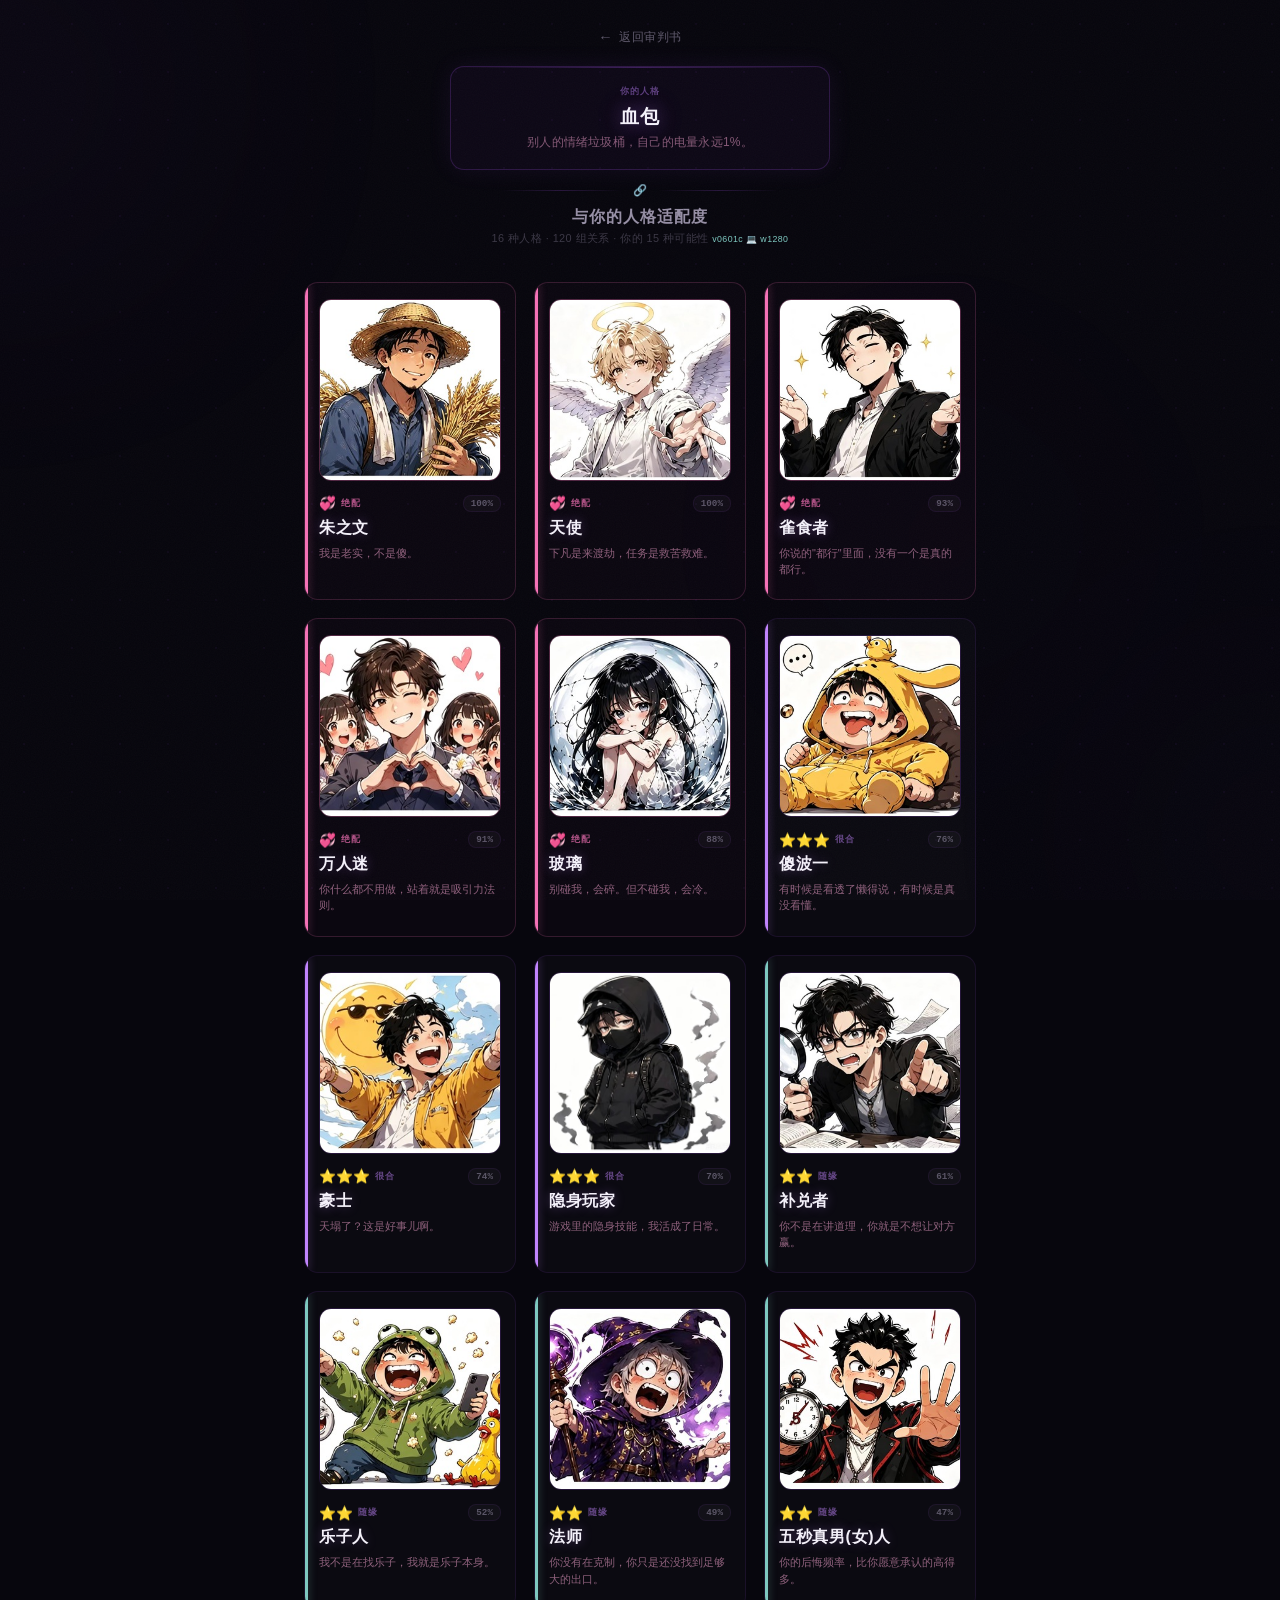
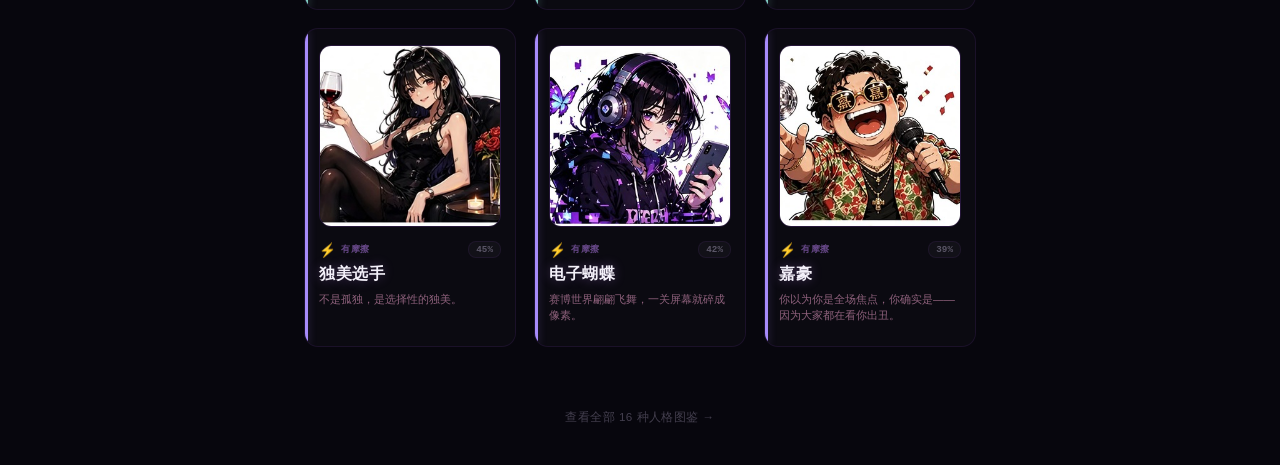
==== commit 505b999d: "算法全面修复：SCORE_MATRIX去bug+删除自定义配对+连续交互规则+simulate验证" ====
--- a/compatibility.html
+++ b/compatibility.html
@@ -12,6 +12,9 @@
 
   <!-- ====== 手机端内联样式（绕过所有缓存） ====== -->
   <style id="inline-mobile-style">
+    /* 修复 body flex-row 导致页面水平溢出 */
+    body { flex-direction: column; justify-content: flex-start; align-items: stretch; }
+
     html.is-mobile .comp-list {
       display: flex !important;
       flex-direction: column !important;
@@ -97,6 +100,15 @@
     /* 手机端绝不展开卡片行内详情 */
     html.is-mobile .comp-card .comp-detail {
       display: none !important;
+    }
+
+    /* 返回按钮可见性 */
+    html.is-mobile .back-btn {
+      color: rgba(200,190,220,0.7) !important;
+      font-size: 0.85rem !important;
+    }
+    html.is-mobile .back-btn:active {
+      color: rgba(192,132,252,0.9) !important;
     }
 
     /* 弹窗样式（移动端动画） */
@@ -299,11 +311,21 @@
             overlay.addEventListener('touchend', function(e){ if(e.target===overlay){ e.preventDefault(); close(); }});
           }
 
+          // 滑动不误触：记录 touchstart 位置，移动超过 10px 算滑动
+          var tsX = 0, tsY = 0;
+          newCard.addEventListener('touchstart', function(e){
+            tsX = e.touches[0].clientX; tsY = e.touches[0].clientY;
+          }, {passive: true});
           newCard.addEventListener('click', function(e){
             if (IS_MOBILE) { e.stopPropagation(); showModal(); }
           });
           newCard.addEventListener('touchend', function(e){
-            if (IS_MOBILE) { e.preventDefault(); e.stopPropagation(); showModal(); }
+            if (!IS_MOBILE) return;
+            var dx = Math.abs(e.changedTouches[0].clientX - tsX);
+            var dy = Math.abs(e.changedTouches[0].clientY - tsY);
+            if (dx < 10 && dy < 10) {  // 轻点才触发，滑动忽略
+              e.preventDefault(); e.stopPropagation(); showModal();
+            }
           });
         })(cards[i]);
       }
